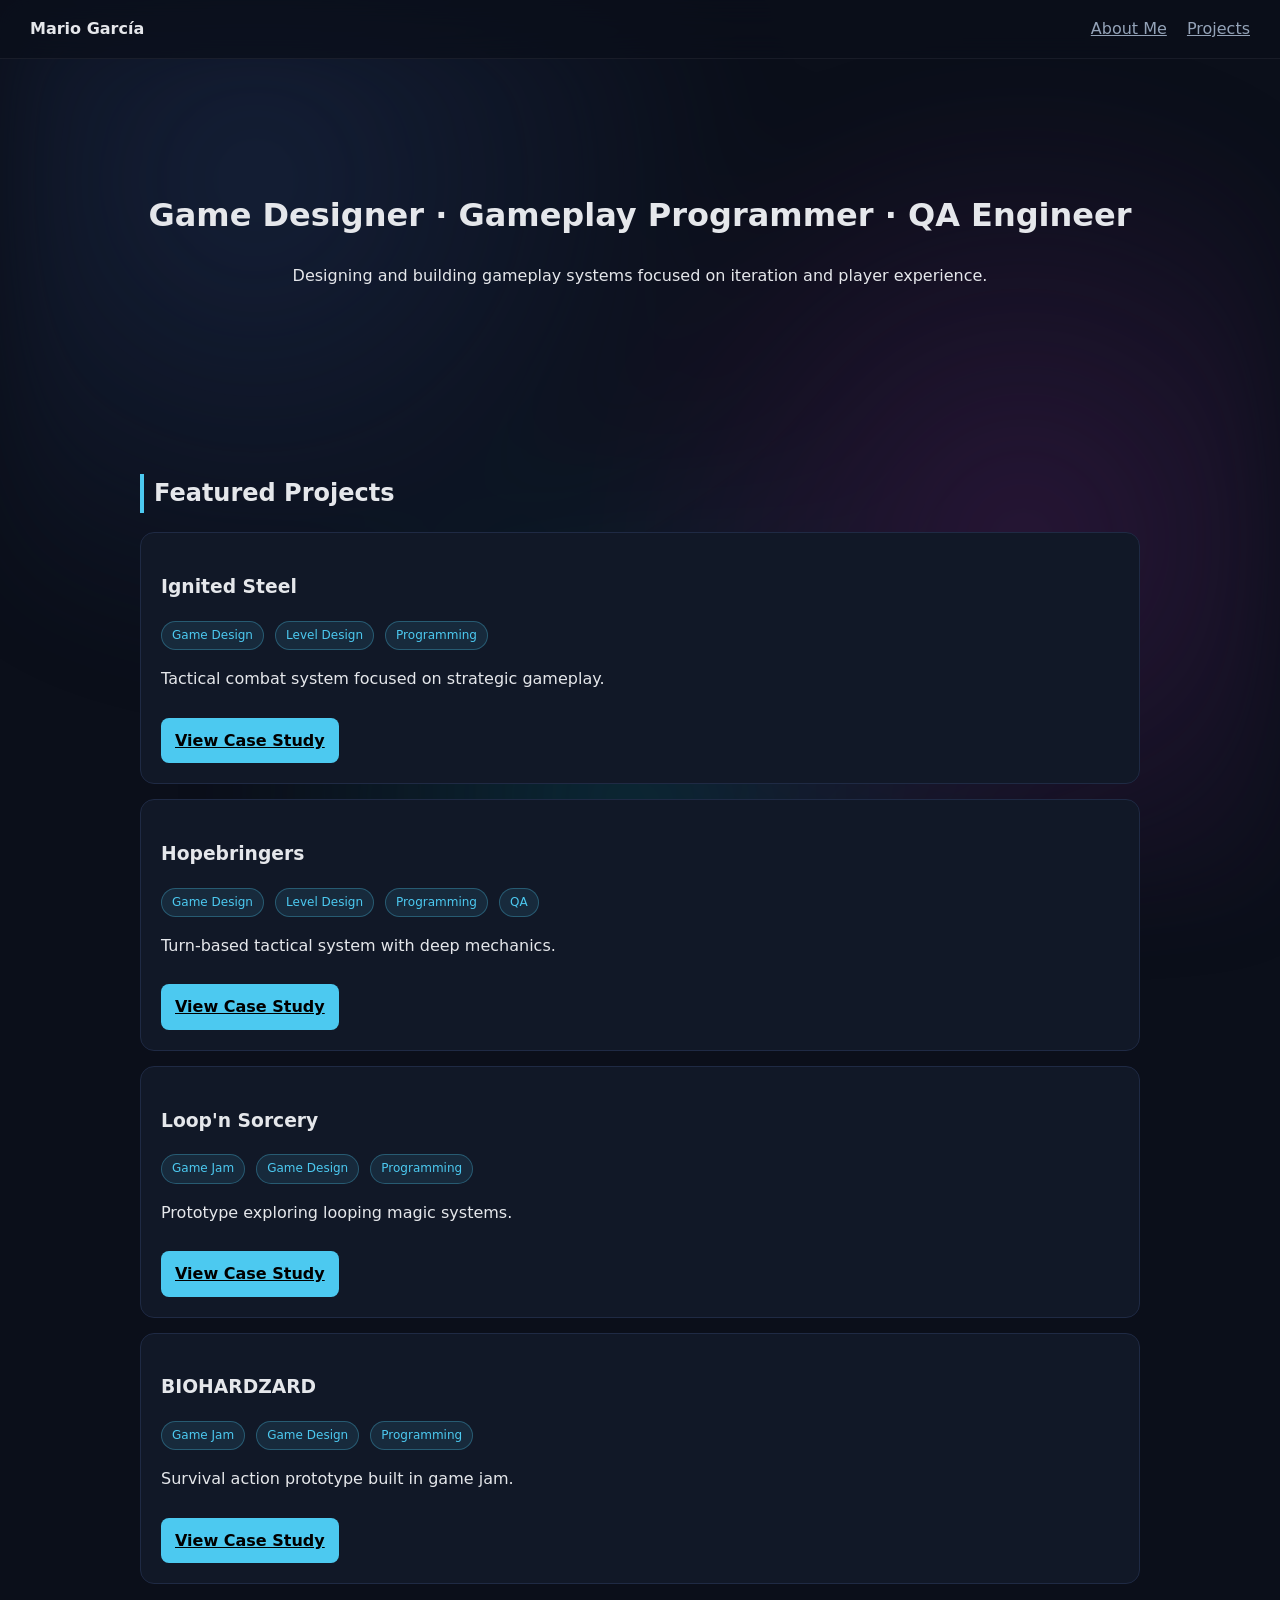
==== index.html @ 6a7fa3ed "Add files via upload" ====
<!DOCTYPE html>
<html lang="en">
<head>
<meta charset="UTF-8">
<title>Portfolio - Mario García</title>
<link rel="stylesheet" href="style.css">
</head>

<body>

<div class="bg"></div>

<nav>
  <div><b>Mario García</b></div>
  <div>
    <a href="#aboutMe">About Me</a>
    <a href="#projects">Projects</a>
  </div>
</nav>

<div class="hero" id="aboutMe">
  <h1>Game Designer · Gameplay Programmer · QA Engineer</h1>
  <p>Designing and building gameplay systems focused on iteration and player experience.</p>
</div>

<div class="container" id="projects">

  <h2>Featured Projects</h2>

  <div class="card">
    <h3>Ignited Steel</h3>
    <div class="tags">
      <span>Game Design</span>
      <span>Level Design</span>
      <span>Programming</span>
    </div>
    <p>Tactical combat system focused on strategic gameplay.</p>
    <a class="button" href="ignited-steel.html">View Case Study</a>
  </div>

  <div class="card">
    <h3>Hopebringers</h3>
    <div class="tags">
      <span>Game Design</span>
	  <span>Level Design</span>
	  <span>Programming</span>
      <span>QA</span>
    </div>
    <p>Turn-based tactical system with deep mechanics.</p>
    <a class="button" href="hopebringers.html">View Case Study</a>
  </div>

  <div class="card">
    <h3>Loop'n Sorcery</h3>
    <div class="tags">
      <span>Game Jam</span>
      <span>Game Design</span>
	  <span>Programming</span>
    </div>
    <p>Prototype exploring looping magic systems.</p>
    <a class="button" href="loop-n-sorcery.html">View Case Study</a>
  </div>

  <div class="card">
    <h3>BIOHARDZARD</h3>
    <div class="tags">
      <span>Game Jam</span>
	  <span>Game Design</span>
      <span>Programming</span>
    </div>
    <p>Survival action prototype built in game jam.</p>
    <a class="button" href="biohardzard.html">View Case Study</a>
  </div>

</div>

<script src="script.js"></script>
</body>
</html>
---- style.css ----
:root {
  --bg: #0b0f1a;
  --panel: #111827;
  --text: #e5e7eb;
  --muted: #94a3b8;
  --accent: #4cc9f0;
}

/* GLOBAL */
body {
  margin: 0;
  font-family: system-ui, sans-serif;
  background: var(--bg);
  color: var(--text);
  line-height: 1.6;
}

/* CINEMATIC BACKGROUND */
.bg {
  position: fixed;
  inset: 0;
  z-index: -1;
  background: radial-gradient(circle at 20% 20%, #1b2a4a, transparent 40%),
              radial-gradient(circle at 80% 60%, #3b1b4a, transparent 40%),
              radial-gradient(circle at 50% 90%, #0b3b4a, transparent 40%);
  filter: blur(45px);
  opacity: 0.6;
  animation: floatBG 12s ease-in-out infinite alternate;
}

@keyframes floatBG {
  from { transform: scale(1); }
  to { transform: scale(1.1); }
}

/* NAV */
nav {
  position: sticky;
  top: 0;
  display: flex;
  justify-content: space-between;
  padding: 16px 30px;
  background: rgba(11,15,26,0.7);
  backdrop-filter: blur(14px);
  border-bottom: 1px solid rgba(255,255,255,0.06);
}

nav a {
  color: var(--muted);
  margin-left: 15px;
  position: relative;
}

nav a:hover {
  color: var(--accent);
}

nav a::after {
  content: "";
  position: absolute;
  bottom: -4px;
  left: 0;
  width: 0%;
  height: 2px;
  background: var(--accent);
  transition: 0.3s;
}

nav a:hover::after {
  width: 100%;
}

/* LAYOUT */
.container {
  max-width: 1000px;
  margin: auto;
  padding: 40px 20px;
}

/* HERO */
.hero {
  text-align: center;
  padding: 110px 20px;
}

/* BUTTON */
.button {
  display: inline-block;
  padding: 10px 14px;
  background: var(--accent);
  color: black;
  border-radius: 8px;
  font-weight: bold;
  margin-top: 10px;
  transition: 0.3s;
}

.button:hover {
  transform: translateY(-3px);
  box-shadow: 0 10px 25px rgba(76,201,240,0.25);
}

/* CARDS */
.card {
  background: var(--panel);
  padding: 20px;
  border-radius: 14px;
  margin: 15px 0;
  border: 1px solid #1f2a44;
  transition: 0.3s;
}

.card:hover {
  transform: translateY(-8px);
  border-color: var(--accent);
  box-shadow: 0 15px 40px rgba(76,201,240,0.15);
}

/* TAGS */
.tags span {
  display: inline-block;
  background: rgba(76,201,240,0.1);
  border: 1px solid rgba(76,201,240,0.3);
  padding: 4px 10px;
  border-radius: 999px;
  font-size: 12px;
  margin-right: 6px;
  color: var(--accent);
}

/* VIDEO */
.video {
  border-radius: 16px;
  overflow: hidden;
  border: 1px solid #1f2a44;
  margin: 20px 0;
}

.video iframe {
  width: 100%;
  height: 420px;
}

/* SECTIONS */
h2 {
  border-left: 4px solid var(--accent);
  padding-left: 10px;
}

/* REVEAL */
.reveal {
  opacity: 0;
  transform: translateY(20px);
  transition: 0.6s ease;
}

.reveal.show {
  opacity: 1;
  transform: translateY(0);
}
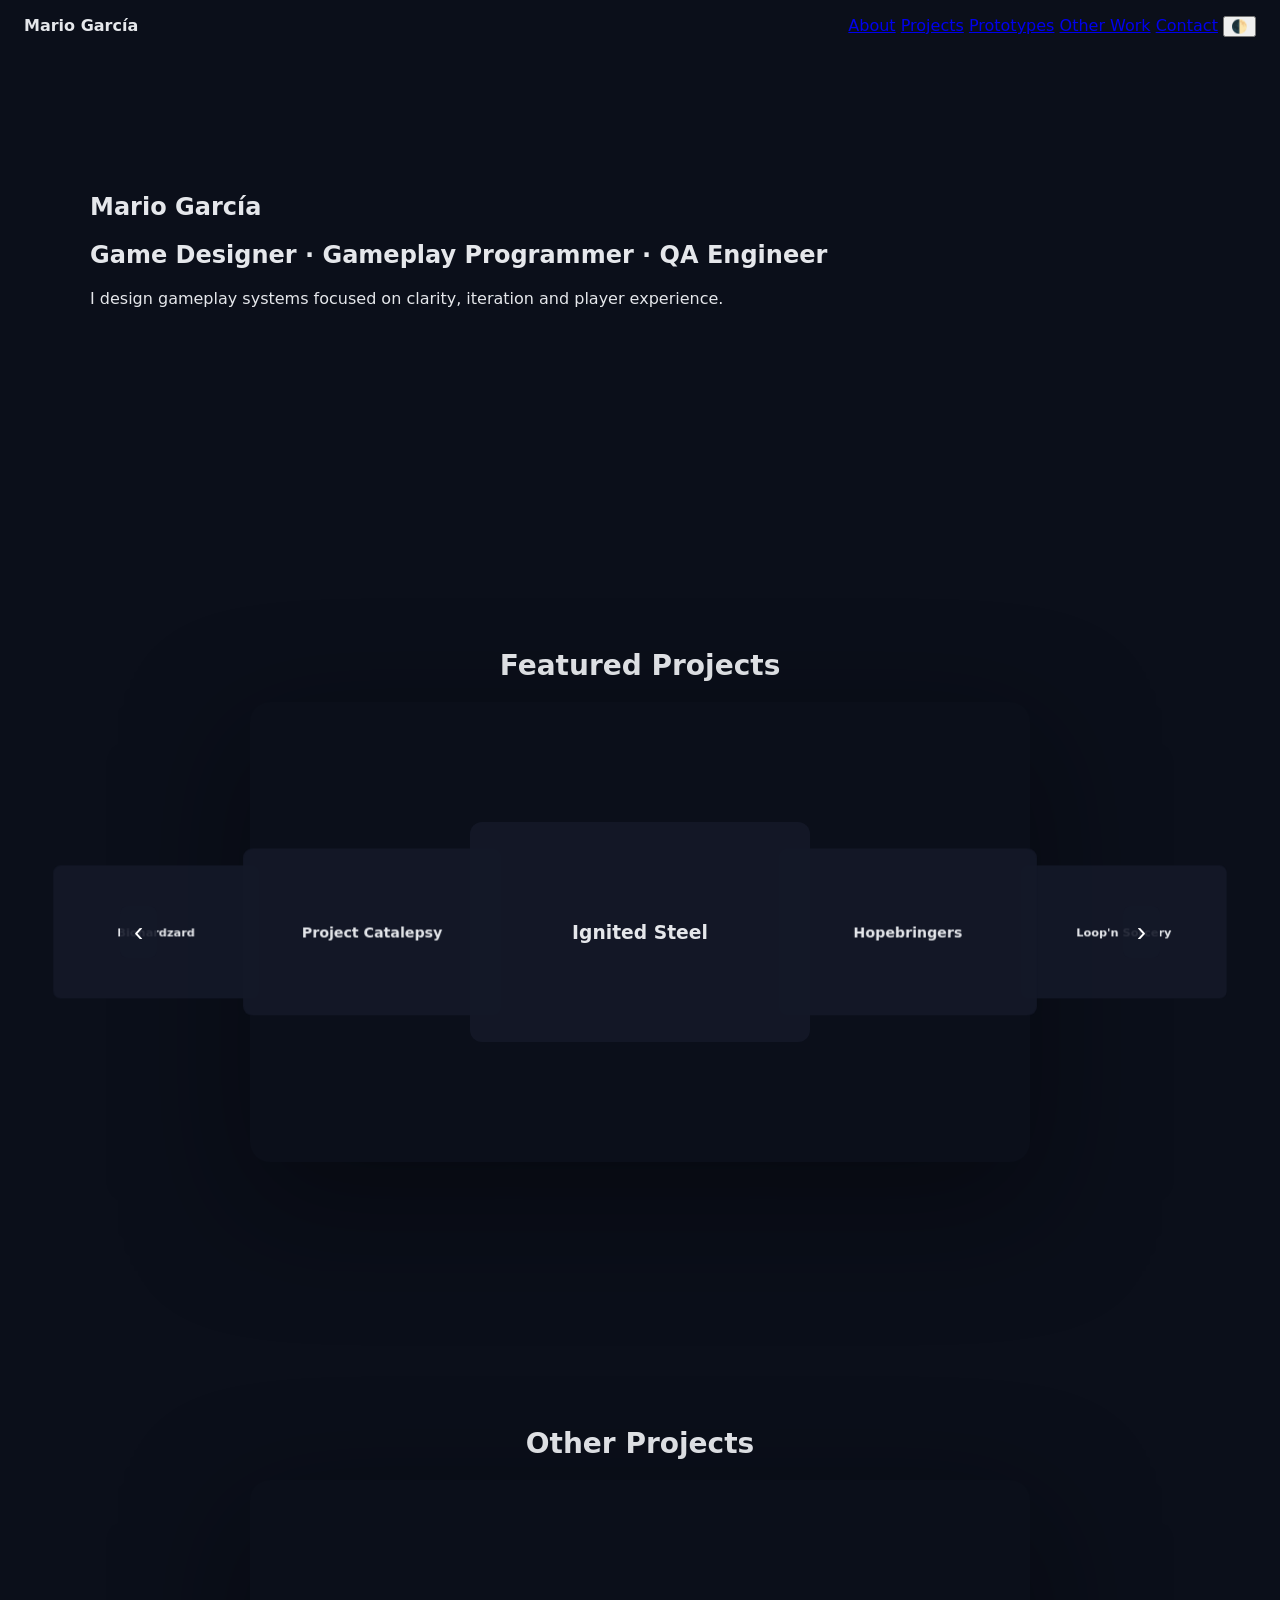
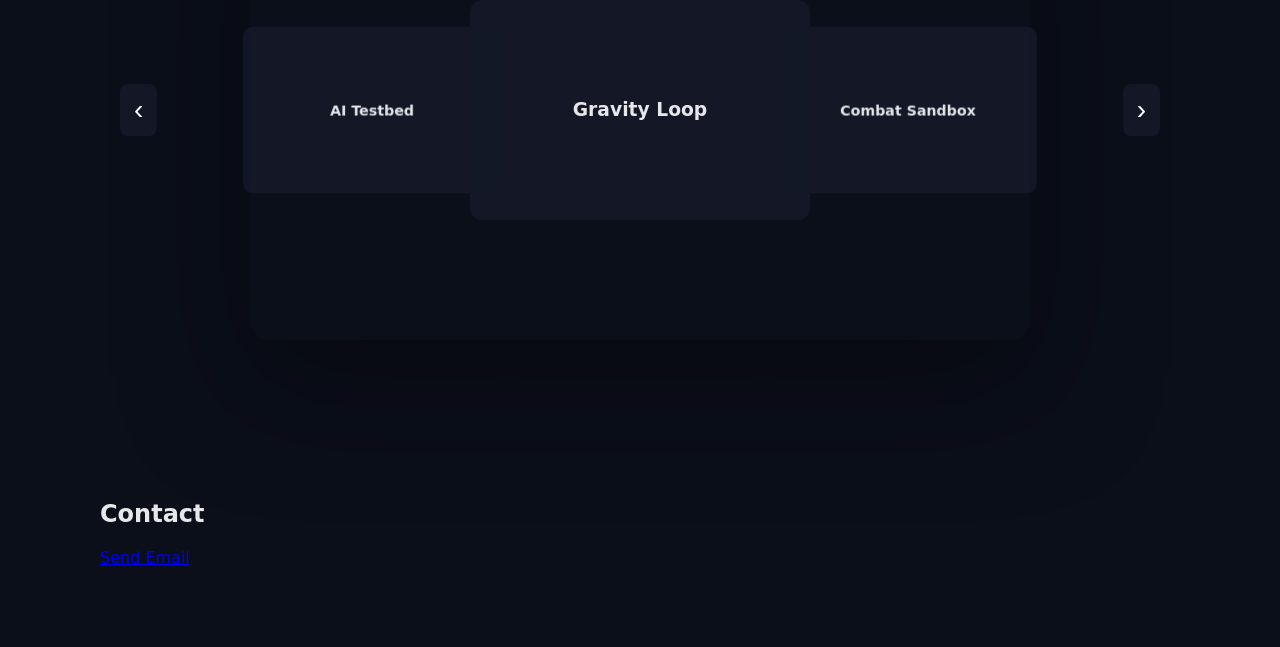
==== commit c77e219d: "Add files via upload" ====
--- a/index.html
+++ b/index.html
@@ -2,7 +2,8 @@
 <html lang="en">
 <head>
 <meta charset="UTF-8">
-<title>Portfolio - Mario García</title>
+<meta name="viewport" content="width=device-width, initial-scale=1.0">
+<title>Mario García Portfolio</title>
 <link rel="stylesheet" href="style.css">
 </head>
 
@@ -12,67 +13,214 @@
 
 <nav>
   <div><b>Mario García</b></div>
-  <div>
-    <a href="#aboutMe">About Me</a>
+
+  <div class="nav-links">
+    <a href="#aboutMe">About</a>
     <a href="#projects">Projects</a>
+    <a href="#prototypes">Prototypes</a>
+    <a href="#otherWork">Other Work</a>
+    <a href="#contact">Contact</a>
+
+    <button onclick="toggleTheme()">🌓</button>
   </div>
 </nav>
 
-<div class="hero" id="aboutMe">
-  <h1>Game Designer · Gameplay Programmer · QA Engineer</h1>
-  <p>Designing and building gameplay systems focused on iteration and player experience.</p>
-</div>
-
-<div class="container" id="projects">
-
-  <h2>Featured Projects</h2>
-
-  <div class="card">
-    <h3>Ignited Steel</h3>
-    <div class="tags">
-      <span>Game Design</span>
-      <span>Level Design</span>
-      <span>Programming</span>
+<section class="hero" id="aboutMe">
+  <div class="content">
+    <h1>Mario García</h1>
+    <h2>Game Designer · Gameplay Programmer · QA Engineer</h2>
+    <p>I design gameplay systems focused on clarity, iteration and player experience.</p>
+  </div>
+</section>
+
+<!-- =========================
+     FEATURED PROJECTS
+========================= -->
+
+<section class="container carousel-section" id="projects">
+
+  <h2 class="section-title">Featured Projects</h2>
+
+  <div class="carousel-wrapper">
+
+    <div class="section-bg"></div>
+
+    <div class="carousel">
+
+      <button class="arrow left prevBtn">‹</button>
+
+      <div class="carousel-window">
+
+        <div class="flip-card" data-bg="img/ignited-steel.jpg"
+          data-title="Ignited Steel"
+          data-role="Game Designer · Gameplay Programmer"
+          data-overview="Tactical combat system focused on structured decision-making and clarity.">
+
+          <div class="inner">
+            <div class="front"><h3>Ignited Steel</h3></div>
+            <div class="back">
+              <h3>Ignited Steel</h3>
+              <p>Fast mech combat prototype</p>
+              <a href="https://store.steampowered.com/app/1550740/Ignited_Steel_Mech_Tactics/" target="_blank">View on Steam</a>
+            </div>
+          </div>
+        </div>
+
+        <div class="flip-card" data-bg="img/hopebringers.jpg"
+          data-title="Hopebringers"
+          data-role="Game Designer · Narrative"
+          data-overview="Narrative RPG prototype with tactical systems.">
+
+          <div class="inner">
+            <div class="front"><h3>Hopebringers</h3></div>
+            <div class="back">
+              <h3>Hopebringers</h3>
+              <p>RPG prototype</p>
+              <a href="https://store.steampowered.com/app/1298740/Hopebringers/" target="_blank">View on Steam</a>
+            </div>
+          </div>
+        </div>
+
+        <div class="flip-card" data-bg="img/loop-sorcery.jpg"
+          data-title="Loop'n Sorcery"
+          data-role="Gameplay Programmer"
+          data-overview="Time loop combat system.">
+
+          <div class="inner">
+            <div class="front"><h3>Loop'n Sorcery</h3></div>
+            <div class="back">
+              <h3>Loop'n Sorcery</h3>
+              <p>Time loop mechanics</p>
+              <a href="https://yokaicade.itch.io/loop-sorcery" target="_blank">View on Itch.io</a>
+            </div>
+          </div>
+        </div>
+
+        <div class="flip-card" data-bg="img/biohardzard.jpg"
+          data-title="Biohardzard"
+          data-role="Game Designer"
+          data-overview="Survival horror prototype.">
+
+          <div class="inner">
+            <div class="front"><h3>Biohardzard</h3></div>
+            <div class="back">
+              <h3>Biohardzard</h3>
+              <p>Horror prototype</p>
+              <a href="https://capasito.itch.io/biohardzard" target="_blank">View on Itch.io</a>
+            </div>
+          </div>
+        </div>
+
+        <div class="flip-card" data-bg="img/project-catalepsy.jpg"
+          data-title="Project Catalepsy"
+          data-role="Game Designer · Team Lead"
+          data-overview="Survival horror multiplayer project.">
+
+          <div class="inner">
+            <div class="front"><h3>Project Catalepsy</h3></div>
+            <div class="back">
+              <h3>Project Catalepsy</h3>
+              <p>Online horror project</p>
+              <a href="https://catalepsygame.com/" target="_blank">View Webpage</a>
+            </div>
+          </div>
+        </div>
+
+      </div>
+
+      <button class="arrow right nextBtn">›</button>
+
     </div>
-    <p>Tactical combat system focused on strategic gameplay.</p>
-    <a class="button" href="ignited-steel.html">View Case Study</a>
-  </div>
-
-  <div class="card">
-    <h3>Hopebringers</h3>
-    <div class="tags">
-      <span>Game Design</span>
-	  <span>Level Design</span>
-	  <span>Programming</span>
-      <span>QA</span>
+  </div>
+
+  <div class="project-detail" id="projectDetail">
+    <h2 id="detailTitle"></h2>
+    <p id="detailRole"></p>
+
+    <h3>Overview</h3>
+    <p id="detailOverview"></p>
+
+    <h3>My Contribution</h3>
+    <ul>
+      <li>Designed core gameplay systems</li>
+      <li>Implemented mechanics in-engine</li>
+      <li>Iterated based on playtesting</li>
+    </ul>
+  </div>
+
+</section>
+
+<!-- =========================
+     OTHER PROJECTS (SIN PANEL)
+========================= -->
+
+<section class="container" id="otherProjects">
+
+  <h2 class="section-title">Other Projects</h2>
+
+  <div class="carousel-wrapper">
+
+    <div class="section-bg"></div>
+
+    <div class="carousel">
+
+      <button class="arrow left prevBtn">‹</button>
+
+      <div class="carousel-window">
+
+        <div class="flip-card" data-bg="img/ignited-steel.jpg">
+          <div class="inner">
+            <div class="front"><h3>Gravity Loop</h3></div>
+            <div class="back">
+              <h3>Gravity Loop</h3>
+              <p>Prototype mechanic test</p>
+              <a href="#" target="_blank">Download</a>
+            </div>
+          </div>
+        </div>
+
+        <div class="flip-card" data-bg="img/hopebringers.jpg">
+          <div class="inner">
+            <div class="front"><h3>Combat Sandbox</h3></div>
+            <div class="back">
+              <h3>Combat Sandbox</h3>
+              <p>Gameplay prototype system</p>
+              <a href="#" target="_blank">Download</a>
+            </div>
+          </div>
+        </div>
+
+        <div class="flip-card" data-bg="img/loop-sorcery.jpg">
+          <div class="inner">
+            <div class="front"><h3>AI Testbed</h3></div>
+            <div class="back">
+              <h3>AI Testbed</h3>
+              <p>Behavior system prototype</p>
+              <a href="#" target="_blank">Download</a>
+            </div>
+          </div>
+        </div>
+
+      </div>
+
+      <button class="arrow right nextBtn">›</button>
+
     </div>
-    <p>Turn-based tactical system with deep mechanics.</p>
-    <a class="button" href="hopebringers.html">View Case Study</a>
-  </div>
-
-  <div class="card">
-    <h3>Loop'n Sorcery</h3>
-    <div class="tags">
-      <span>Game Jam</span>
-      <span>Game Design</span>
-	  <span>Programming</span>
-    </div>
-    <p>Prototype exploring looping magic systems.</p>
-    <a class="button" href="loop-n-sorcery.html">View Case Study</a>
-  </div>
-
-  <div class="card">
-    <h3>BIOHARDZARD</h3>
-    <div class="tags">
-      <span>Game Jam</span>
-	  <span>Game Design</span>
-      <span>Programming</span>
-    </div>
-    <p>Survival action prototype built in game jam.</p>
-    <a class="button" href="biohardzard.html">View Case Study</a>
-  </div>
-
-</div>
+  </div>
+
+</section>
+
+<section class="container" id="contact">
+  <div class="content">
+
+    <h2>Contact</h2>
+
+    <a class="button" href="mailto:mariogarciagd@gmail.com">
+      Send Email
+    </a>
+
+  </div>
+</section>
 
 <script src="script.js"></script>
 </body>
--- a/style.css
+++ b/style.css
@@ -2,159 +2,206 @@
   --bg: #0b0f1a;
   --panel: #111827;
   --text: #e5e7eb;
-  --muted: #94a3b8;
   --accent: #4cc9f0;
 }
 
-/* GLOBAL */
 body {
   margin: 0;
-  font-family: system-ui, sans-serif;
+  font-family: system-ui;
   background: var(--bg);
   color: var(--text);
-  line-height: 1.6;
-}
-
-/* CINEMATIC BACKGROUND */
-.bg {
-  position: fixed;
+}
+
+nav {
+  display: flex;
+  justify-content: space-between;
+  padding: 16px 24px;
+}
+
+.hero {
+  padding: 120px 80px;
+}
+
+.container {
+  padding: 80px 100px;
+}
+
+.content {
+  max-width: 1100px;
+  margin: 0 auto;
+}
+
+.grid {
+  display: grid;
+  grid-template-columns: repeat(auto-fit, minmax(220px, 1fr));
+  gap: 18px;
+}
+
+.card {
+  background: rgba(20,25,40,0.85);
+  padding: 18px;
+  border-radius: 12px;
+}
+
+/* =========================
+   CARRUSEL BASE (REUTILIZABLE)
+========================= */
+
+.carousel-section {
+  position: relative;
+  min-height: 720px;
+  display: flex;
+  flex-direction: column;
+  align-items: center;
+  justify-content: center;
+}
+
+.section-title {
+  text-align: center;
+  width: 100%;
+  margin-bottom: 40px;
+  font-size: 28px;
+}
+
+.carousel-wrapper {
+  position: relative;
+  width: 100%;
+  display: flex;
+  justify-content: center;
+}
+
+.section-bg {
+  position: absolute;
+  top: 50%;
+  left: 50%;
+  width: 780px;
+  height: 460px;
+  transform: translate(-50%, -50%);
+  border-radius: 20px;
+  background-size: cover;
+  background-position: center;
+  opacity: 0.55;
+  box-shadow: 0 40px 120px rgba(0,0,0,0.65);
+  transition: all 0.5s ease;
+}
+
+.carousel {
+  position: relative;
+  width: 100%;
+  height: 420px;
+  display: flex;
+  justify-content: center;
+  align-items: center;
+}
+
+.carousel-window {
+  width: 100%;
+  height: 100%;
+  position: relative;
+  perspective: 1500px;
+}
+
+.flip-card {
+  position: absolute;
+  top: 50%;
+  left: 50%;
+  width: 340px;
+  height: 220px;
+  transform-style: preserve-3d;
+  opacity: 0;
+  transition: transform 0.6s ease, opacity 0.3s ease;
+  cursor: pointer;
+}
+
+.flip-card.visible {
+  opacity: 1;
+}
+
+.inner {
+  width: 100%;
+  height: 100%;
+  position: relative;
+  transform-style: preserve-3d;
+  transition: transform 0.6s ease;
+}
+
+.flip-card.flipped .inner {
+  transform: rotateY(180deg);
+}
+
+.front, .back {
+  position: absolute;
   inset: 0;
-  z-index: -1;
-  background: radial-gradient(circle at 20% 20%, #1b2a4a, transparent 40%),
-              radial-gradient(circle at 80% 60%, #3b1b4a, transparent 40%),
-              radial-gradient(circle at 50% 90%, #0b3b4a, transparent 40%);
-  filter: blur(45px);
-  opacity: 0.6;
-  animation: floatBG 12s ease-in-out infinite alternate;
-}
-
-@keyframes floatBG {
-  from { transform: scale(1); }
-  to { transform: scale(1.1); }
-}
-
-/* NAV */
-nav {
-  position: sticky;
-  top: 0;
-  display: flex;
-  justify-content: space-between;
-  padding: 16px 30px;
-  background: rgba(11,15,26,0.7);
-  backdrop-filter: blur(14px);
-  border-bottom: 1px solid rgba(255,255,255,0.06);
-}
-
-nav a {
-  color: var(--muted);
-  margin-left: 15px;
-  position: relative;
-}
-
-nav a:hover {
-  color: var(--accent);
-}
-
-nav a::after {
-  content: "";
-  position: absolute;
-  bottom: -4px;
-  left: 0;
-  width: 0%;
-  height: 2px;
-  background: var(--accent);
-  transition: 0.3s;
-}
-
-nav a:hover::after {
-  width: 100%;
-}
-
-/* LAYOUT */
-.container {
-  max-width: 1000px;
-  margin: auto;
-  padding: 40px 20px;
-}
-
-/* HERO */
-.hero {
+  backface-visibility: hidden;
+  border-radius: 12px;
+  display: flex;
+  align-items: center;
+  justify-content: center;
+  background: rgba(20,25,40,0.9);
+}
+
+.back {
+  transform: rotateY(180deg);
+  flex-direction: column;
+  gap: 8px;
+  padding: 14px;
   text-align: center;
-  padding: 110px 20px;
-}
-
-/* BUTTON */
-.button {
-  display: inline-block;
-  padding: 10px 14px;
+}
+
+.back p {
+  font-size: 13px;
+  opacity: 0.8;
+}
+
+.back a {
+  margin-top: 6px;
+  padding: 10px 12px;
   background: var(--accent);
   color: black;
+  text-decoration: none;
   border-radius: 8px;
-  font-weight: bold;
-  margin-top: 10px;
-  transition: 0.3s;
-}
-
-.button:hover {
-  transform: translateY(-3px);
-  box-shadow: 0 10px 25px rgba(76,201,240,0.25);
-}
-
-/* CARDS */
-.card {
-  background: var(--panel);
-  padding: 20px;
-  border-radius: 14px;
-  margin: 15px 0;
-  border: 1px solid #1f2a44;
-  transition: 0.3s;
-}
-
-.card:hover {
-  transform: translateY(-8px);
-  border-color: var(--accent);
-  box-shadow: 0 15px 40px rgba(76,201,240,0.15);
-}
-
-/* TAGS */
-.tags span {
-  display: inline-block;
-  background: rgba(76,201,240,0.1);
-  border: 1px solid rgba(76,201,240,0.3);
-  padding: 4px 10px;
-  border-radius: 999px;
-  font-size: 12px;
-  margin-right: 6px;
-  color: var(--accent);
-}
-
-/* VIDEO */
-.video {
-  border-radius: 16px;
-  overflow: hidden;
-  border: 1px solid #1f2a44;
-  margin: 20px 0;
-}
-
-.video iframe {
-  width: 100%;
-  height: 420px;
-}
-
-/* SECTIONS */
-h2 {
-  border-left: 4px solid var(--accent);
-  padding-left: 10px;
-}
-
-/* REVEAL */
-.reveal {
+}
+
+.arrow {
+  position: absolute;
+  top: 50%;
+  transform: translateY(-50%);
+  background: rgba(20,25,40,0.9);
+  border: none;
+  color: white;
+  font-size: 28px;
+  padding: 10px 14px;
+  border-radius: 8px;
+  cursor: pointer;
+  z-index: 10;
+}
+
+.arrow.left { left: 20px; }
+.arrow.right { right: 20px; }
+
+.arrow:hover {
+  background: var(--accent);
+  color: black;
+}
+
+/* DETAIL PANEL SOLO FEATURED */
+.project-detail {
+  max-width: 950px;
+  padding: 28px;
+  background: rgba(20,25,40,0.55);
+  border: 1px solid rgba(255,255,255,0.08);
+  border-radius: 8px;
+  display: none;
+  flex-direction: column;
+  gap: 6px;
+  backdrop-filter: blur(14px);
+  box-shadow: 0 30px 80px rgba(0,0,0,0.45);
   opacity: 0;
-  transform: translateY(20px);
-  transition: 0.6s ease;
-}
-
-.reveal.show {
+  transition: all 0.35s ease;
+}
+
+.project-detail.active {
+  display: flex;
+  transform: translateY(0);
   opacity: 1;
-  transform: translateY(0);
 }
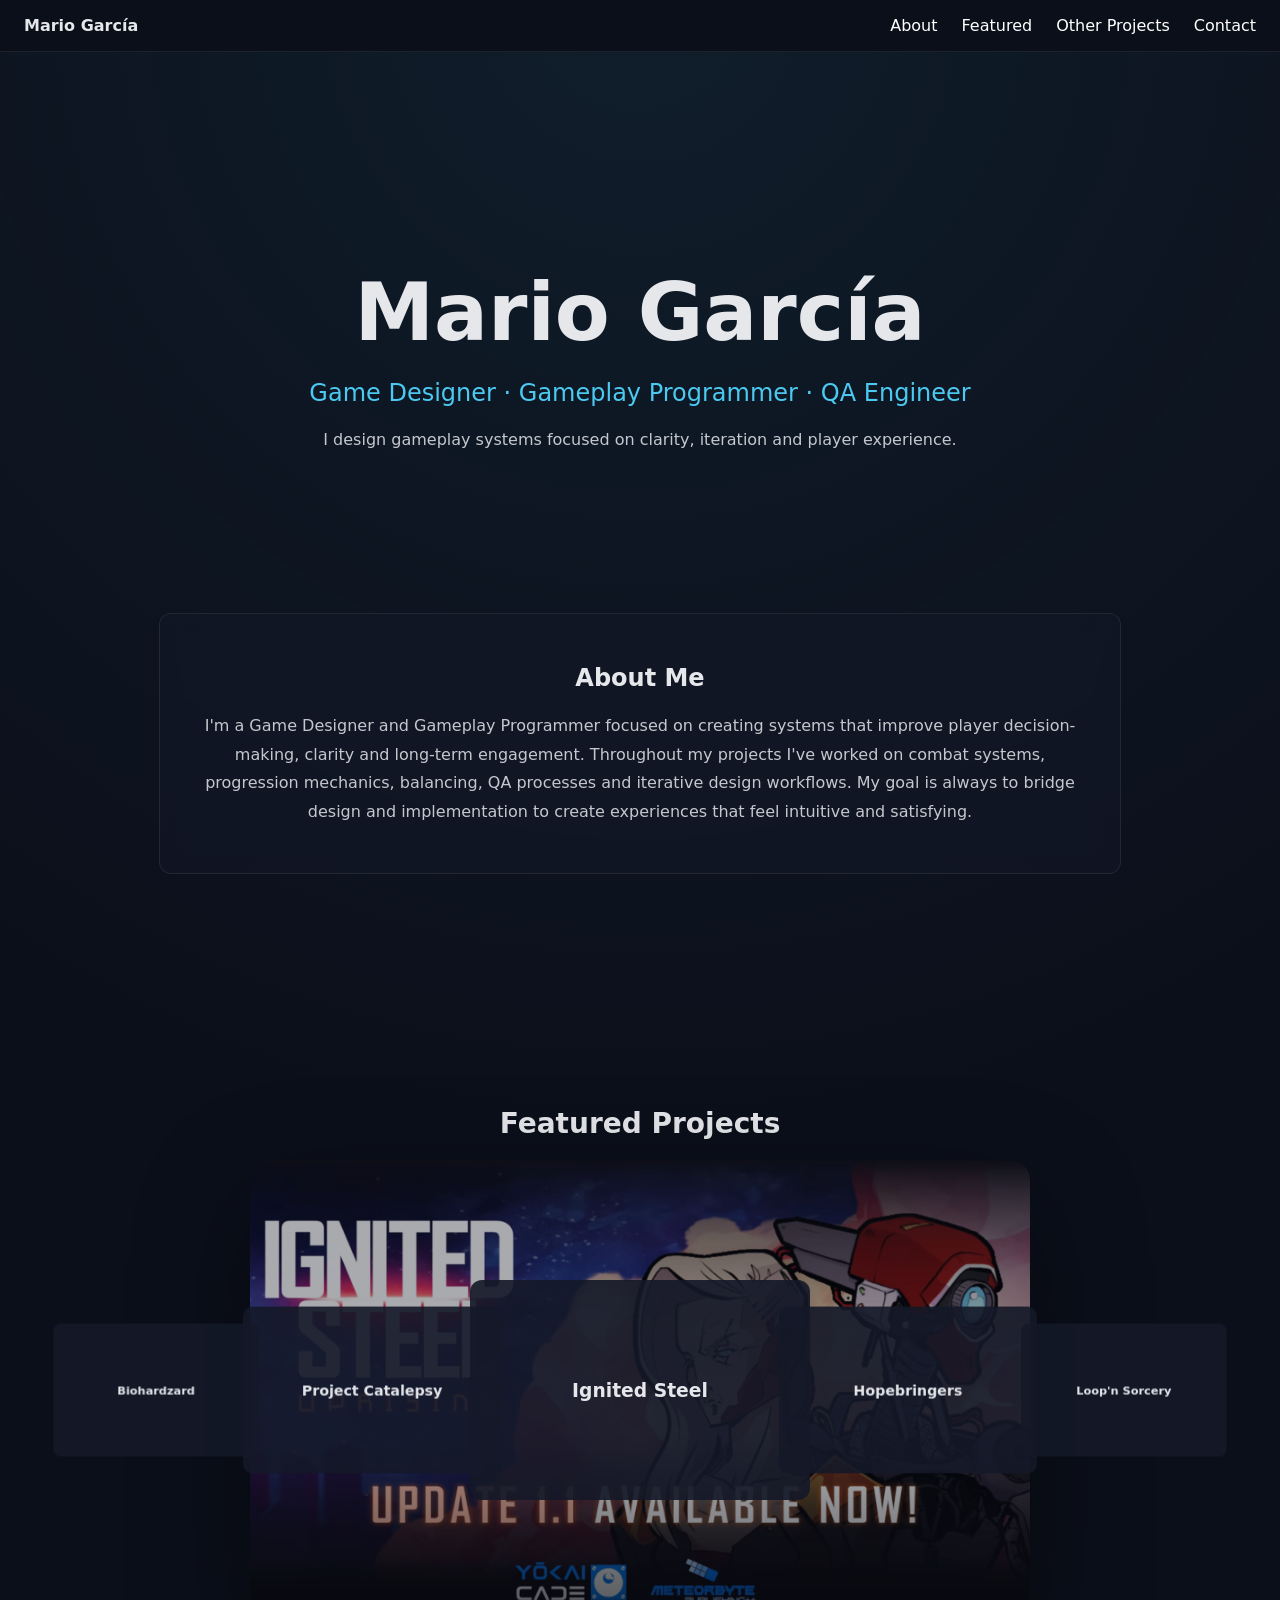
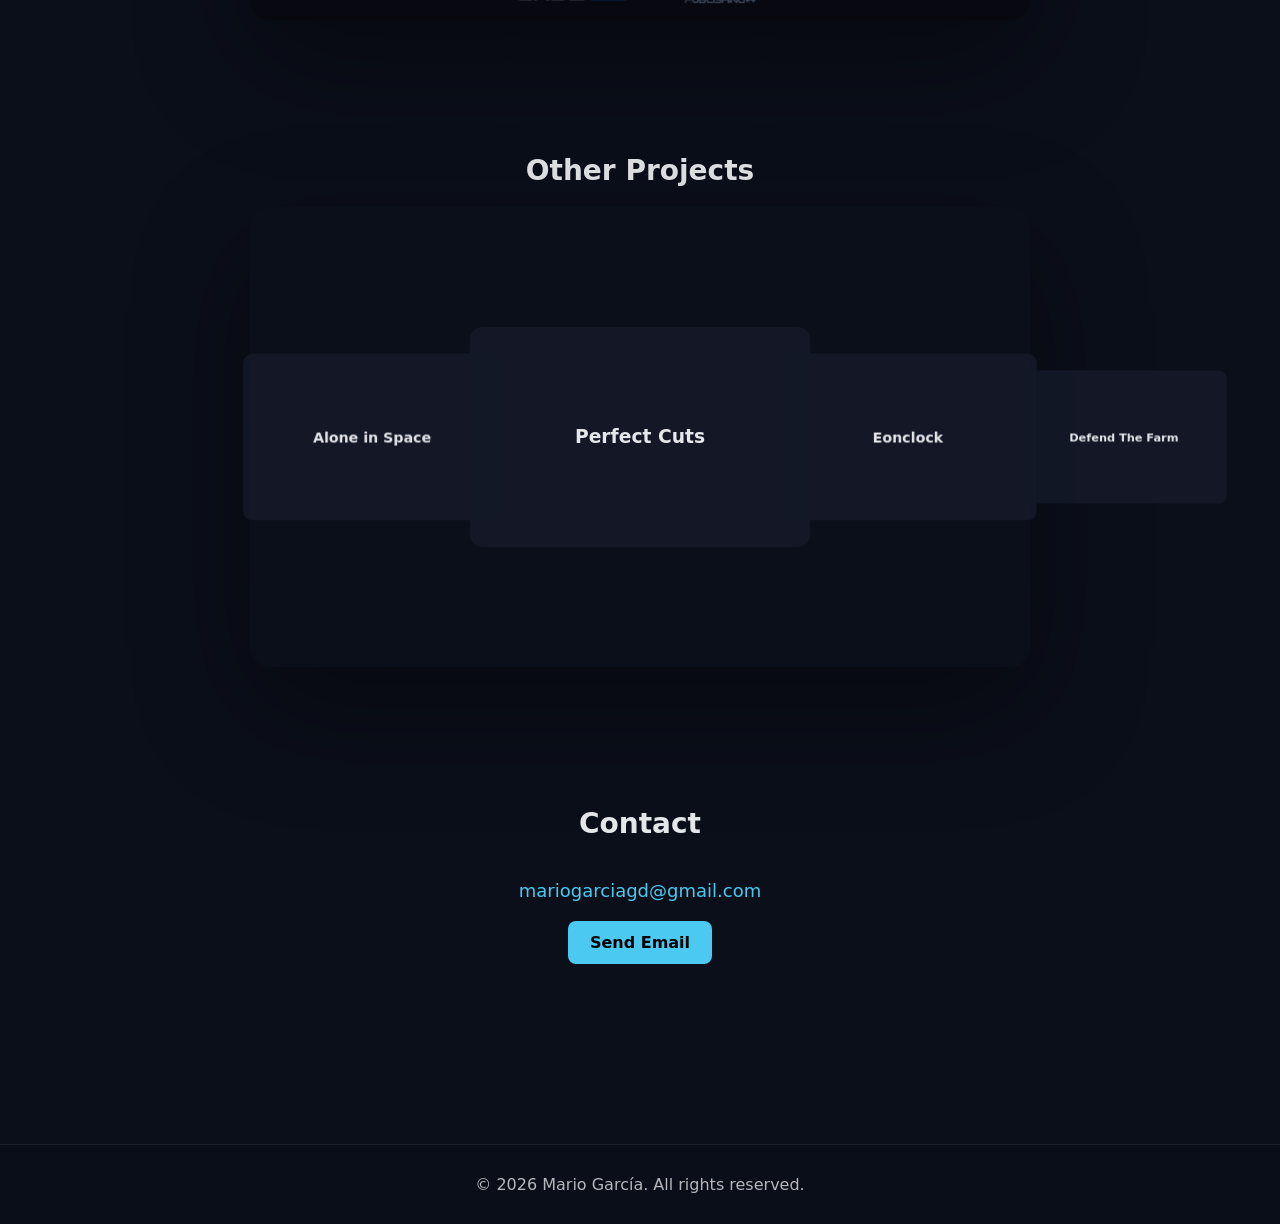
==== commit 6fcae971: "Add files via upload" ====
--- a/index.html
+++ b/index.html
@@ -16,12 +16,9 @@
 
   <div class="nav-links">
     <a href="#aboutMe">About</a>
-    <a href="#projects">Projects</a>
-    <a href="#prototypes">Prototypes</a>
-    <a href="#otherWork">Other Work</a>
+    <a href="#projects">Featured</a>
+    <a href="#otherProjects">Other Projects</a>
     <a href="#contact">Contact</a>
-
-    <button onclick="toggleTheme()">🌓</button>
   </div>
 </nav>
 
@@ -33,10 +30,26 @@
   </div>
 </section>
 
-<!-- =========================
-     FEATURED PROJECTS
-========================= -->
-
+<section class="about-section">
+
+  <h2>About Me</h2>
+
+  <p>
+    I'm a Game Designer and Gameplay Programmer focused on creating
+    systems that improve player decision-making, clarity and long-term
+    engagement.
+
+    Throughout my projects I've worked on combat systems,
+    progression mechanics, balancing, QA processes and
+    iterative design workflows.
+
+    My goal is always to bridge design and implementation
+    to create experiences that feel intuitive and satisfying.
+  </p>
+
+</section>
+
+<!-- FEATURED PROJECTS -->
 <section class="container carousel-section" id="projects">
 
   <h2 class="section-title">Featured Projects</h2>
@@ -51,11 +64,13 @@
 
       <div class="carousel-window">
 
-        <div class="flip-card" data-bg="img/ignited-steel.jpg"
+        <div class="flip-card"
+          data-bg="img/ignited-steel.jpg"
           data-title="Ignited Steel"
-          data-role="Game Designer · Gameplay Programmer"
-          data-overview="Tactical combat system focused on structured decision-making and clarity.">
-
+          data-role="Game Designer · Gameplay Programmer · QA Tester"
+          data-overview="Tactical mech combat prototype focused on structured decision-making and clarity of systems."
+          data-resp="Designed combat systems;Implemented gameplay mechanics in Unity;Balanced player feedback through QA testing"
+        >
           <div class="inner">
             <div class="front"><h3>Ignited Steel</h3></div>
             <div class="back">
@@ -66,11 +81,13 @@
           </div>
         </div>
 
-        <div class="flip-card" data-bg="img/hopebringers.jpg"
+        <div class="flip-card"
+          data-bg="img/hopebringers.jpg"
           data-title="Hopebringers"
-          data-role="Game Designer · Narrative"
-          data-overview="Narrative RPG prototype with tactical systems.">
-
+          data-role="Game Designer · Gameplay Programmer · QA Tester"
+          data-overview="RPG prototype with tactical systems and structured combat design."
+          data-resp="Designed turn combat;Implemented game mechanics;QA testing and iteration on gameplay balance"
+        >
           <div class="inner">
             <div class="front"><h3>Hopebringers</h3></div>
             <div class="back">
@@ -81,11 +98,13 @@
           </div>
         </div>
 
-        <div class="flip-card" data-bg="img/loop-sorcery.jpg"
+        <div class="flip-card"
+          data-bg="img/loop-sorcery.jpg"
           data-title="Loop'n Sorcery"
-          data-role="Gameplay Programmer"
-          data-overview="Time loop combat system.">
-
+          data-role="Game Designer · Gameplay Programmer"
+          data-overview="Lazo mechanic combat system focused on experimentation and arcade gameplay."
+          data-resp="Implemented mechanics in C#;Designed gameplay iteration loops;Tested system edge cases"
+        >
           <div class="inner">
             <div class="front"><h3>Loop'n Sorcery</h3></div>
             <div class="back">
@@ -96,11 +115,13 @@
           </div>
         </div>
 
-        <div class="flip-card" data-bg="img/biohardzard.jpg"
+        <div class="flip-card"
+          data-bg="img/biohardzard.jpg"
           data-title="Biohardzard"
-          data-role="Game Designer"
-          data-overview="Survival horror prototype.">
-
+          data-role="Game Designer · Gameplay Programmer"
+          data-overview="Action roguelike with topdown camera"
+          data-resp="Designed game mechanics;Balanced enemy encounters;QA bug testing and iteration"
+        >
           <div class="inner">
             <div class="front"><h3>Biohardzard</h3></div>
             <div class="back">
@@ -111,11 +132,13 @@
           </div>
         </div>
 
-        <div class="flip-card" data-bg="img/project-catalepsy.jpg"
+        <div class="flip-card"
+          data-bg="img/project-catalepsy.jpg"
           data-title="Project Catalepsy"
-          data-role="Game Designer · Team Lead"
-          data-overview="Survival horror multiplayer project.">
-
+          data-role="Game Designer · Gameplay Programmer"
+          data-overview="Roguelike project with gore visuals"
+          data-resp="Implemented basic mechanics;Coordinated team production tasks;Designed multiplayer systems"
+        >
           <div class="inner">
             <div class="front"><h3>Project Catalepsy</h3></div>
             <div class="back">
@@ -140,20 +163,20 @@
     <h3>Overview</h3>
     <p id="detailOverview"></p>
 
-    <h3>My Contribution</h3>
+    <h3>Responsibilities</h3>
+    <ul id="detailResponsibilities"></ul>  
+
+    <h3>Tools</h3>
     <ul>
-      <li>Designed core gameplay systems</li>
-      <li>Implemented mechanics in-engine</li>
-      <li>Iterated based on playtesting</li>
+      <li>Unity Engine · C#</li>
+      <li>Gameplay systems design</li>
+      <li>Bug tracking & iteration workflows</li>
     </ul>
   </div>
 
 </section>
 
-<!-- =========================
-     OTHER PROJECTS (SIN PANEL)
-========================= -->
-
+<!-- OTHER PROJECTS -->
 <section class="container" id="otherProjects">
 
   <h2 class="section-title">Other Projects</h2>
@@ -168,38 +191,59 @@
 
       <div class="carousel-window">
 
-        <div class="flip-card" data-bg="img/ignited-steel.jpg">
-          <div class="inner">
-            <div class="front"><h3>Gravity Loop</h3></div>
-            <div class="back">
-              <h3>Gravity Loop</h3>
-              <p>Prototype mechanic test</p>
-              <a href="#" target="_blank">Download</a>
-            </div>
-          </div>
-        </div>
-
-        <div class="flip-card" data-bg="img/hopebringers.jpg">
-          <div class="inner">
-            <div class="front"><h3>Combat Sandbox</h3></div>
-            <div class="back">
-              <h3>Combat Sandbox</h3>
-              <p>Gameplay prototype system</p>
-              <a href="#" target="_blank">Download</a>
-            </div>
-          </div>
-        </div>
-
-        <div class="flip-card" data-bg="img/loop-sorcery.jpg">
-          <div class="inner">
-            <div class="front"><h3>AI Testbed</h3></div>
-            <div class="back">
-              <h3>AI Testbed</h3>
-              <p>Behavior system prototype</p>
-              <a href="#" target="_blank">Download</a>
-            </div>
-          </div>
-        </div>
+        <div class="flip-card"
+          data-bg="img/perfectCuts.jpg"
+        >
+          <div class="inner">
+            <div class="front"><h3>Perfect Cuts</h3></div>
+            <div class="back">
+              <h3>Perfect Cuts</h3>
+              <p>Prototype made for test new mechanics</p>
+              <a href="builds/PerfectCuts.zip" download class="download-btn">Download</a>
+            </div>
+          </div>
+        </div>
+
+        <div class="flip-card"
+          data-bg="img/eongate.jpg""
+        >
+          <div class="inner">
+            <div class="front"><h3>Eonclock</h3></div>
+            <div class="back">
+              <h3>Eonclock</h3>
+              <p>Prototype made in Eongate</p>
+              <a href="builds/Eongate.zip" download class="download-btn">Download</a>
+            </div>
+          </div>
+        </div>
+		
+		<div class="flip-card"
+          data-bg="img/defend-farm.jpg""
+        >
+          <div class="inner">
+            <div class="front"><h3>Defend The Farm</h3></div>
+            <div class="back">
+              <h3>Defend The Farm</h3>
+              <p>Defend the farm while you improve it</p>
+              <a href="builds/DefendTheFarm.zip" download class="download-btn">Download</a>
+            </div>
+          </div>
+        </div>
+
+      
+        <div class="flip-card"
+          data-bg="img/alone-space.jpg""
+        >
+          <div class="inner">
+            <div class="front"><h3>Alone in Space</h3></div>
+            <div class="back">
+              <h3>Alone in Space</h3>
+              <p>Prototype made in an Unity course</p>
+              <a href="builds/AloneInSpace.zip" download class="download-btn">Download</a>
+            </div>
+          </div>
+        </div>
+
 
       </div>
 
@@ -209,11 +253,16 @@
   </div>
 
 </section>
+
 
 <section class="container" id="contact">
   <div class="content">
 
-    <h2>Contact</h2>
+    <h2 class="section-title">Contact</h2>
+
+    <a class="contact-email" href="mailto:mariogarciagd@gmail.com">
+      mariogarciagd@gmail.com
+    </a>
 
     <a class="button" href="mailto:mariogarciagd@gmail.com">
       Send Email
@@ -222,6 +271,10 @@
   </div>
 </section>
 
+<footer>
+  © 2026 Mario García. All rights reserved.
+</footer>
+
 <script src="script.js"></script>
 </body>
 </html>
--- a/style.css
+++ b/style.css
@@ -8,22 +8,99 @@
 body {
   margin: 0;
   font-family: system-ui;
-  background: var(--bg);
+
+  background:
+    radial-gradient(
+      circle at top,
+      rgba(76,201,240,0.08),
+      transparent 40%
+    ),
+    var(--bg);
+
   color: var(--text);
 }
 
 nav {
+  position: fixed;
+  top: 0;
+  left: 0;
+  width: 100%;
+  z-index: 1000;
+
   display: flex;
   justify-content: space-between;
+  align-items: center;
+
   padding: 16px 24px;
+  box-sizing: border-box;
+
+  background: rgba(11,15,26,0.95);
+  backdrop-filter: blur(10px);
+  border-bottom: 1px solid rgba(255,255,255,0.08);
+}
+
+.nav-links {
+  display: flex;
+  gap: 24px;
+}
+
+.nav-links a {
+  color: white;
+  text-decoration: none;
+  transition: 0.25s;
+}
+
+.nav-links a:hover {
+  color: var(--accent);
+}
+
+html {
+  scroll-behavior: smooth;
+}
+
+body {
+  padding-top: 80px;
 }
 
 .hero {
-  padding: 120px 80px;
-}
-
-.container {
-  padding: 80px 100px;
+  text-align: center;
+  padding: 120px 20px 80px;
+}
+
+.hero h1 {
+  font-size: clamp(3rem, 8vw, 5rem);
+  margin-bottom: 10px;
+}
+
+.hero h2 {
+  color: var(--accent);
+  font-weight: 500;
+  margin-bottom: 20px;
+}
+
+.hero p {
+  max-width: 700px;
+  margin: auto;
+  opacity: 0.85;
+  line-height: 1.6;
+}
+
+.about-section {
+  max-width: 900px;
+  margin: 80px auto;
+  padding: 30px;
+  text-align: center;
+
+  background: rgba(20,25,40,0.55);
+  border: 1px solid rgba(255,255,255,0.08);
+  border-radius: 12px;
+
+  backdrop-filter: blur(10px);
+}
+
+.about-section p {
+  line-height: 1.8;
+  opacity: 0.85;
 }
 
 .content {
@@ -44,7 +121,7 @@
 }
 
 /* =========================
-   CARRUSEL BASE (REUTILIZABLE)
+   CARRUSEL BASE
 ========================= */
 
 .carousel-section {
@@ -57,6 +134,7 @@
 }
 
 .section-title {
+  margin-top: 80px;  
   text-align: center;
   width: 100%;
   margin-bottom: 40px;
@@ -80,7 +158,7 @@
   border-radius: 20px;
   background-size: cover;
   background-position: center;
-  opacity: 0.55;
+  opacity: 0.65;
   box-shadow: 0 40px 120px rgba(0,0,0,0.65);
   transition: all 0.5s ease;
 }
@@ -117,6 +195,10 @@
   opacity: 1;
 }
 
+.flip-card:hover {
+  filter: brightness(1.15);
+}
+
 .inner {
   width: 100%;
   height: 100%;
@@ -176,8 +258,17 @@
   z-index: 10;
 }
 
-.arrow.left { left: 20px; }
-.arrow.right { right: 20px; }
+.arrow.left 
+{
+  left: 50%;
+  margin-left: -700px;
+}
+
+.arrow.right 
+{
+  right: 50%;
+  margin-right: -700px;
+}
 
 .arrow:hover {
   background: var(--accent);
@@ -185,7 +276,11 @@
 }
 
 /* DETAIL PANEL SOLO FEATURED */
-.project-detail {
+.project-detail 
+{
+  margin-top: -75px;  
+  position: relative;
+  z-index: 5;
   max-width: 950px;
   padding: 28px;
   background: rgba(20,25,40,0.55);
@@ -202,6 +297,84 @@
 
 .project-detail.active {
   display: flex;
-  transform: translateY(0);
+  transform: translateY();
   opacity: 1;
+}
+
+#contact {
+  text-align: center;
+  padding: 80px 20px;
+}
+
+.contact-email {
+  display: block;
+  margin: 20px 0;
+  color: var(--accent);
+  font-size: 18px;
+  text-decoration: none;
+}
+
+.contact-email:hover {
+  text-decoration: underline;
+}
+
+.button {
+  display: inline-block;
+  padding: 12px 22px;
+  border-radius: 8px;
+  background: var(--accent);
+  color: black;
+  text-decoration: none;
+  font-weight: bold;
+}
+
+footer {
+  margin-top: 100px;
+  padding: 30px;
+
+  text-align: center;
+
+  background: rgba(11,15,26,0.95);
+  backdrop-filter: blur(10px);
+
+  border-top: 1px solid rgba(255,255,255,0.08);
+
+  color: rgba(255,255,255,0.7);
+}
+
+@media (max-width: 900px) {
+
+  nav {
+    flex-direction: column;
+    gap: 10px;
+  }
+
+  .nav-links {
+    flex-wrap: wrap;
+    justify-content: center;
+  }
+
+  .section-bg {
+    width: 90%;
+    height: 320px;
+  }
+
+  .flip-card {
+    width: 260px;
+    height: 180px;
+  }
+
+  .project-detail {
+    margin: 20px;
+  }
+}
+
+.download-btn {
+  display: inline-block;
+  padding: 10px 12px;
+  background: var(--accent);
+  color: black;
+  border-radius: 8px;
+  text-decoration: none;
+  font-weight: bold;
 }
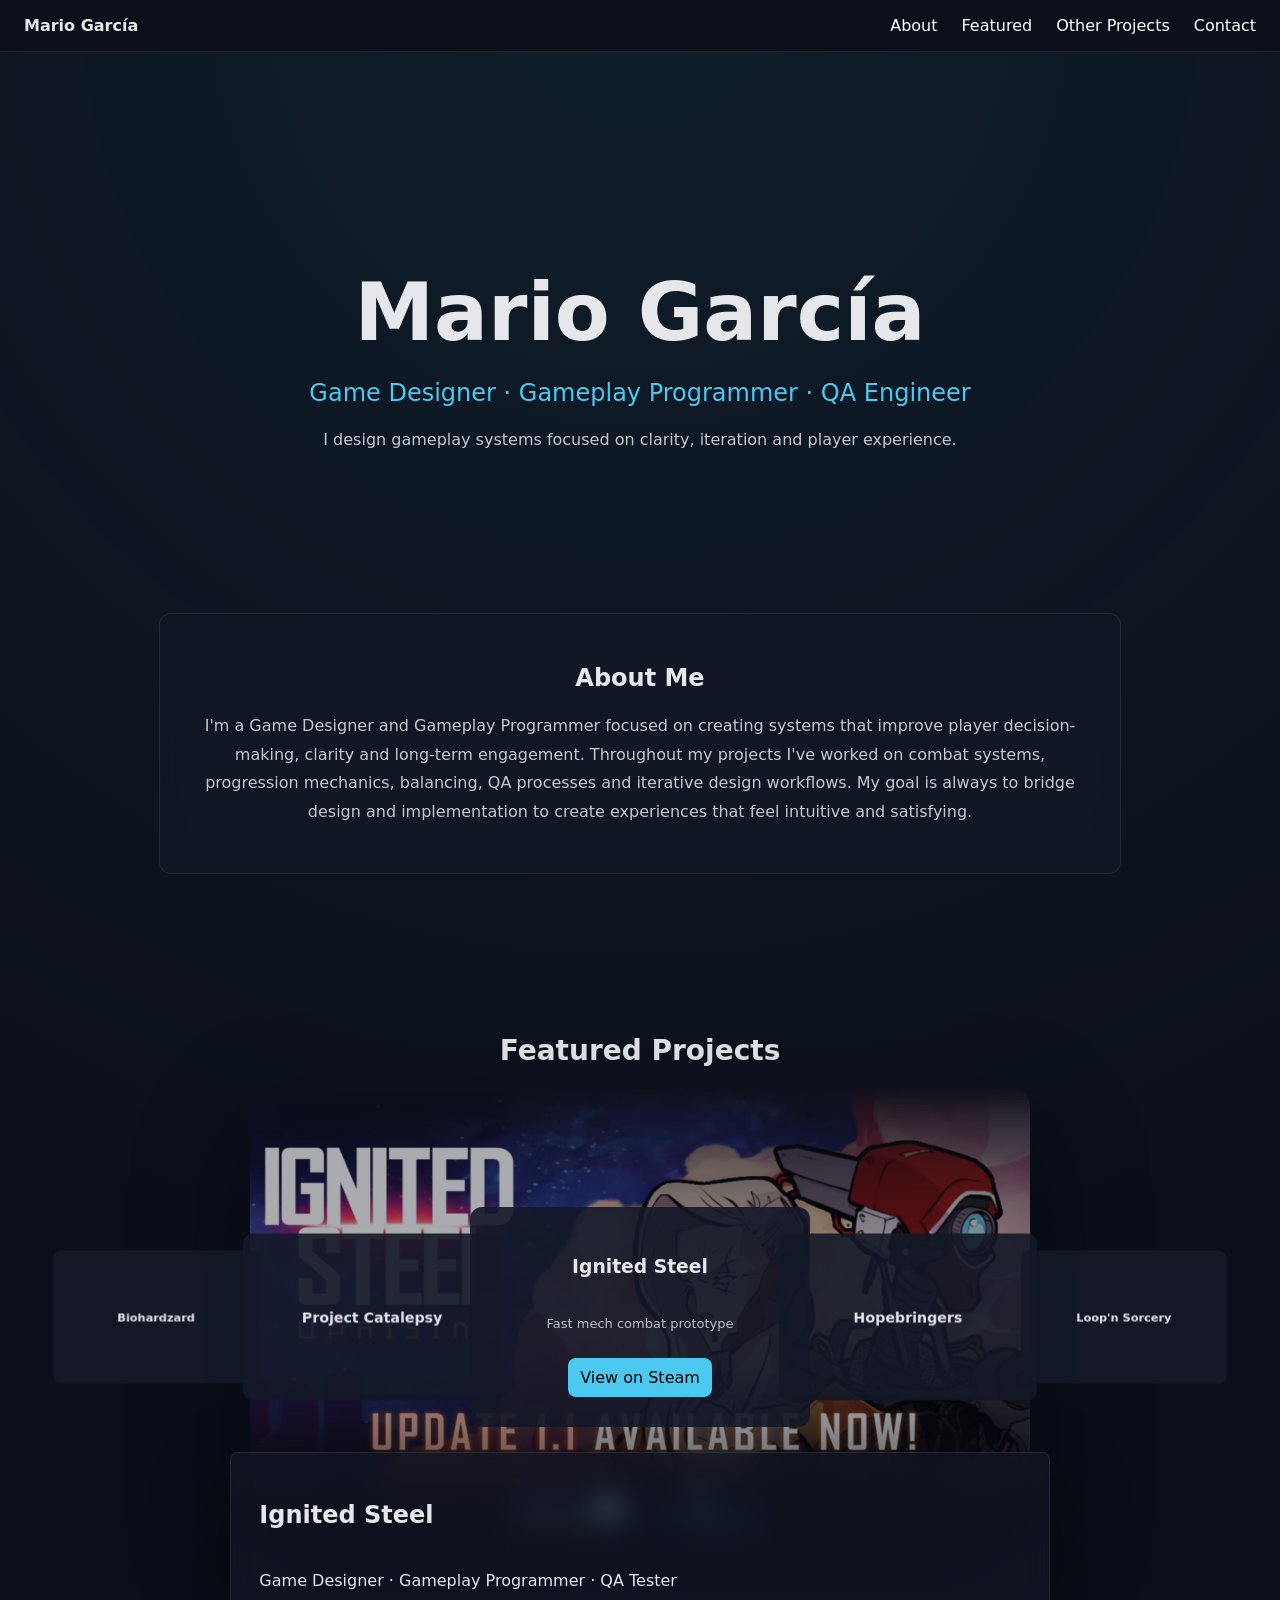
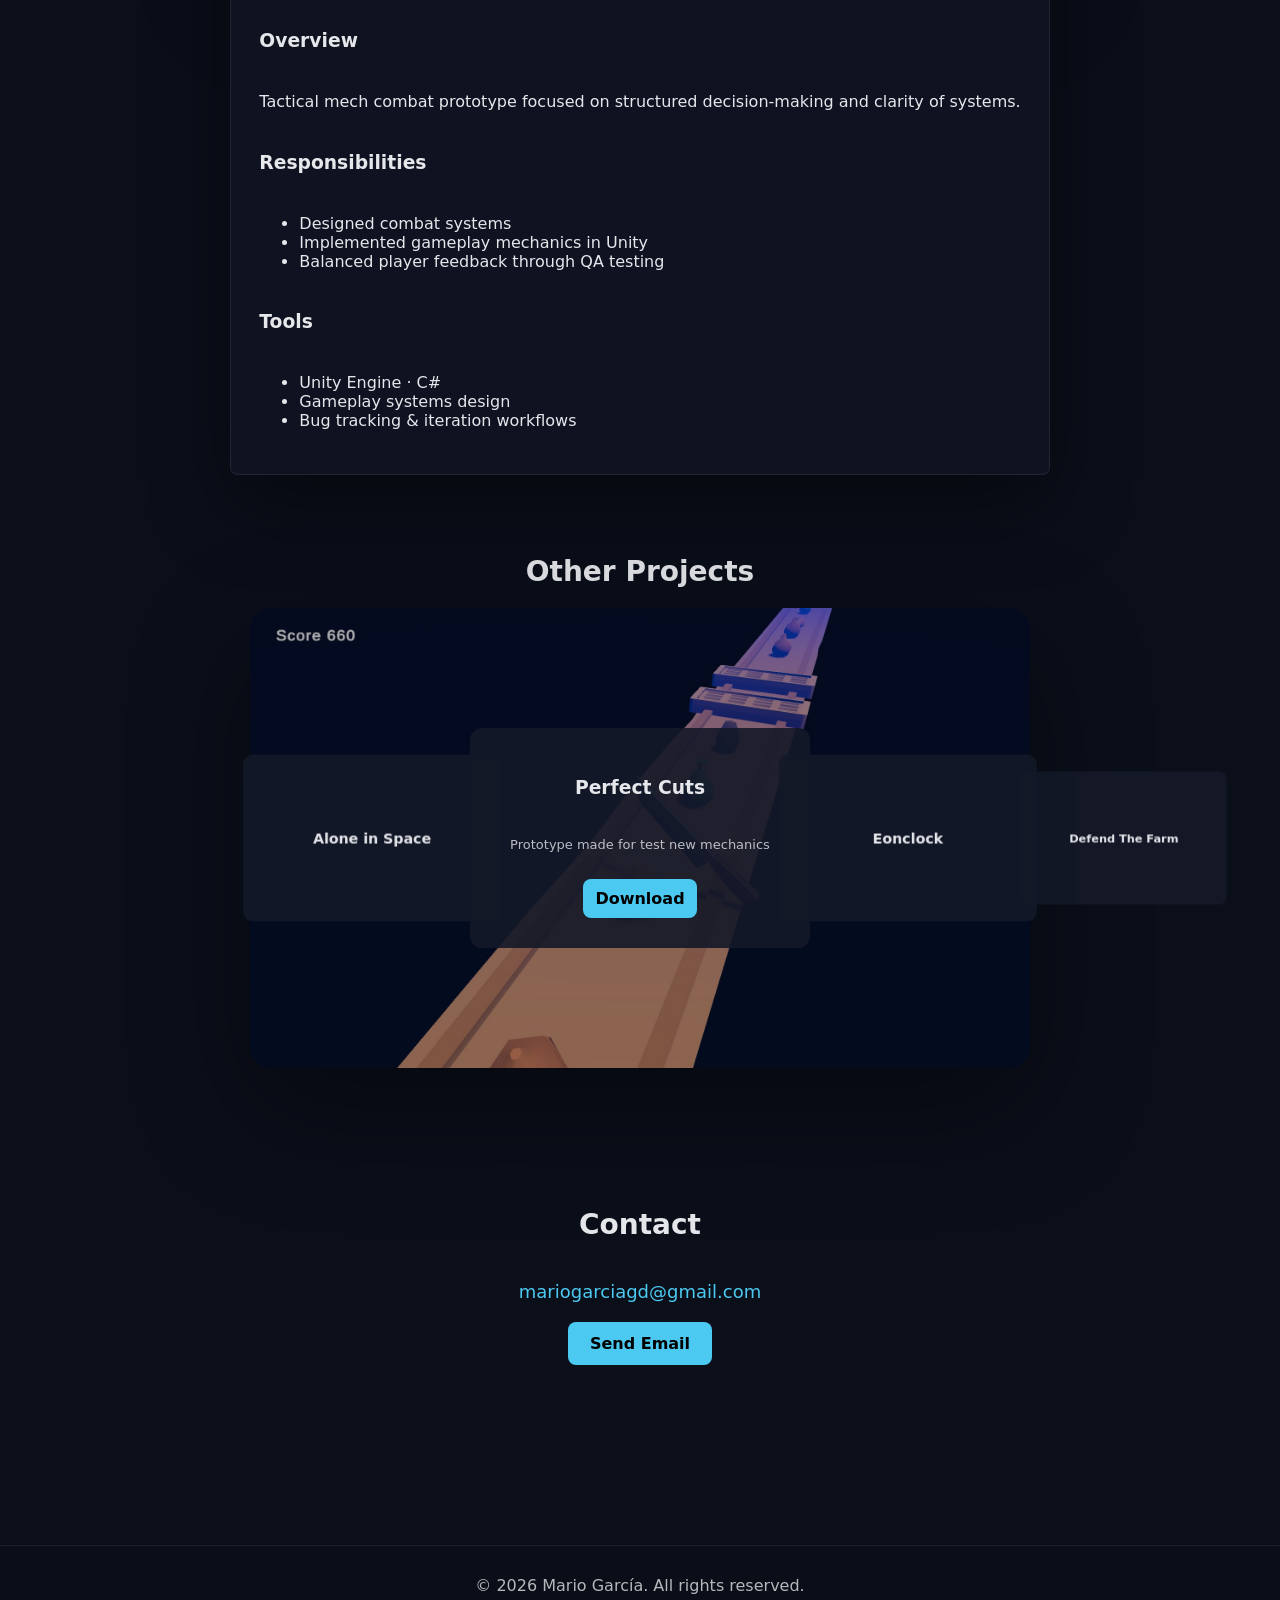
==== commit 618f7424: "Add files via upload" ====
--- a/index.html
+++ b/index.html
@@ -199,47 +199,47 @@
             <div class="back">
               <h3>Perfect Cuts</h3>
               <p>Prototype made for test new mechanics</p>
-              <a href="builds/PerfectCuts.zip" download class="download-btn">Download</a>
-            </div>
-          </div>
-        </div>
-
-        <div class="flip-card"
-          data-bg="img/eongate.jpg""
+              <a href="https://github.com/mariogarciagd/portfolio/releases/latest/download/PerfectCuts.zip" download class="download-btn">Download</a>
+            </div>
+          </div>
+        </div>
+
+        <div class="flip-card"
+          data-bg="img/eongate.jpg"
         >
           <div class="inner">
             <div class="front"><h3>Eonclock</h3></div>
             <div class="back">
               <h3>Eonclock</h3>
               <p>Prototype made in Eongate</p>
-              <a href="builds/Eongate.zip" download class="download-btn">Download</a>
+              <a href="https://github.com/mariogarciagd/portfolio/releases/download/Eongate/Eongate.zip" download class="download-btn">Download</a>
             </div>
           </div>
         </div>
 		
 		<div class="flip-card"
-          data-bg="img/defend-farm.jpg""
+          data-bg="img/defend-farm.jpg"
         >
           <div class="inner">
             <div class="front"><h3>Defend The Farm</h3></div>
             <div class="back">
               <h3>Defend The Farm</h3>
               <p>Defend the farm while you improve it</p>
-              <a href="builds/DefendTheFarm.zip" download class="download-btn">Download</a>
+              <a href="https://github.com/mariogarciagd/portfolio/releases/download/DefendFarm/DefendTheFarm.zip" download class="download-btn">Download</a>
             </div>
           </div>
         </div>
 
       
         <div class="flip-card"
-          data-bg="img/alone-space.jpg""
+          data-bg="img/alone-space.jpg"
         >
           <div class="inner">
             <div class="front"><h3>Alone in Space</h3></div>
             <div class="back">
               <h3>Alone in Space</h3>
               <p>Prototype made in an Unity course</p>
-              <a href="builds/AloneInSpace.zip" download class="download-btn">Download</a>
+              <a href="https://github.com/mariogarciagd/portfolio/releases/download/AloneSpace/AloneInSpace.zip" download class="download-btn">Download</a>
             </div>
           </div>
         </div>
--- a/style.css
+++ b/style.css
@@ -297,7 +297,6 @@
 
 .project-detail.active {
   display: flex;
-  transform: translateY();
   opacity: 1;
 }
 
@@ -344,28 +343,80 @@
 
 @media (max-width: 900px) {
 
+  body {
+    padding-top: 110px;
+  }
+
   nav {
     flex-direction: column;
     gap: 10px;
+    padding: 12px;
   }
 
   .nav-links {
     flex-wrap: wrap;
     justify-content: center;
+    gap: 12px;
+    font-size: 14px;
+  }
+
+  .hero {
+    padding: 80px 20px 60px;
+  }
+
+  .hero h2 {
+    font-size: 18px;
+  }
+
+  .about-section {
+    margin: 40px 15px;
+    padding: 20px;
+  }
+
+  .section-title {
+    margin-top: 40px;
   }
 
   .section-bg {
-    width: 90%;
+    width: 95%;
+    height: 260px;
+  }
+
+  .carousel {
     height: 320px;
   }
 
   .flip-card {
-    width: 260px;
-    height: 180px;
+    width: 240px;
+    height: 160px;
+  }
+
+  .arrow {
+    font-size: 22px;
+    padding: 8px 12px;
+  }
+
+  .arrow.left {
+    left: 10px;
+    margin-left: 0;
+  }
+
+  .arrow.right {
+    right: 10px;
+    margin-right: 0;
   }
 
   .project-detail {
-    margin: 20px;
+    margin: 15px;
+    padding: 18px;
+  }
+
+  .project-detail ul {
+    padding-left: 20px;
+  }
+
+  footer {
+    margin-top: 50px;
   }
 }
 
